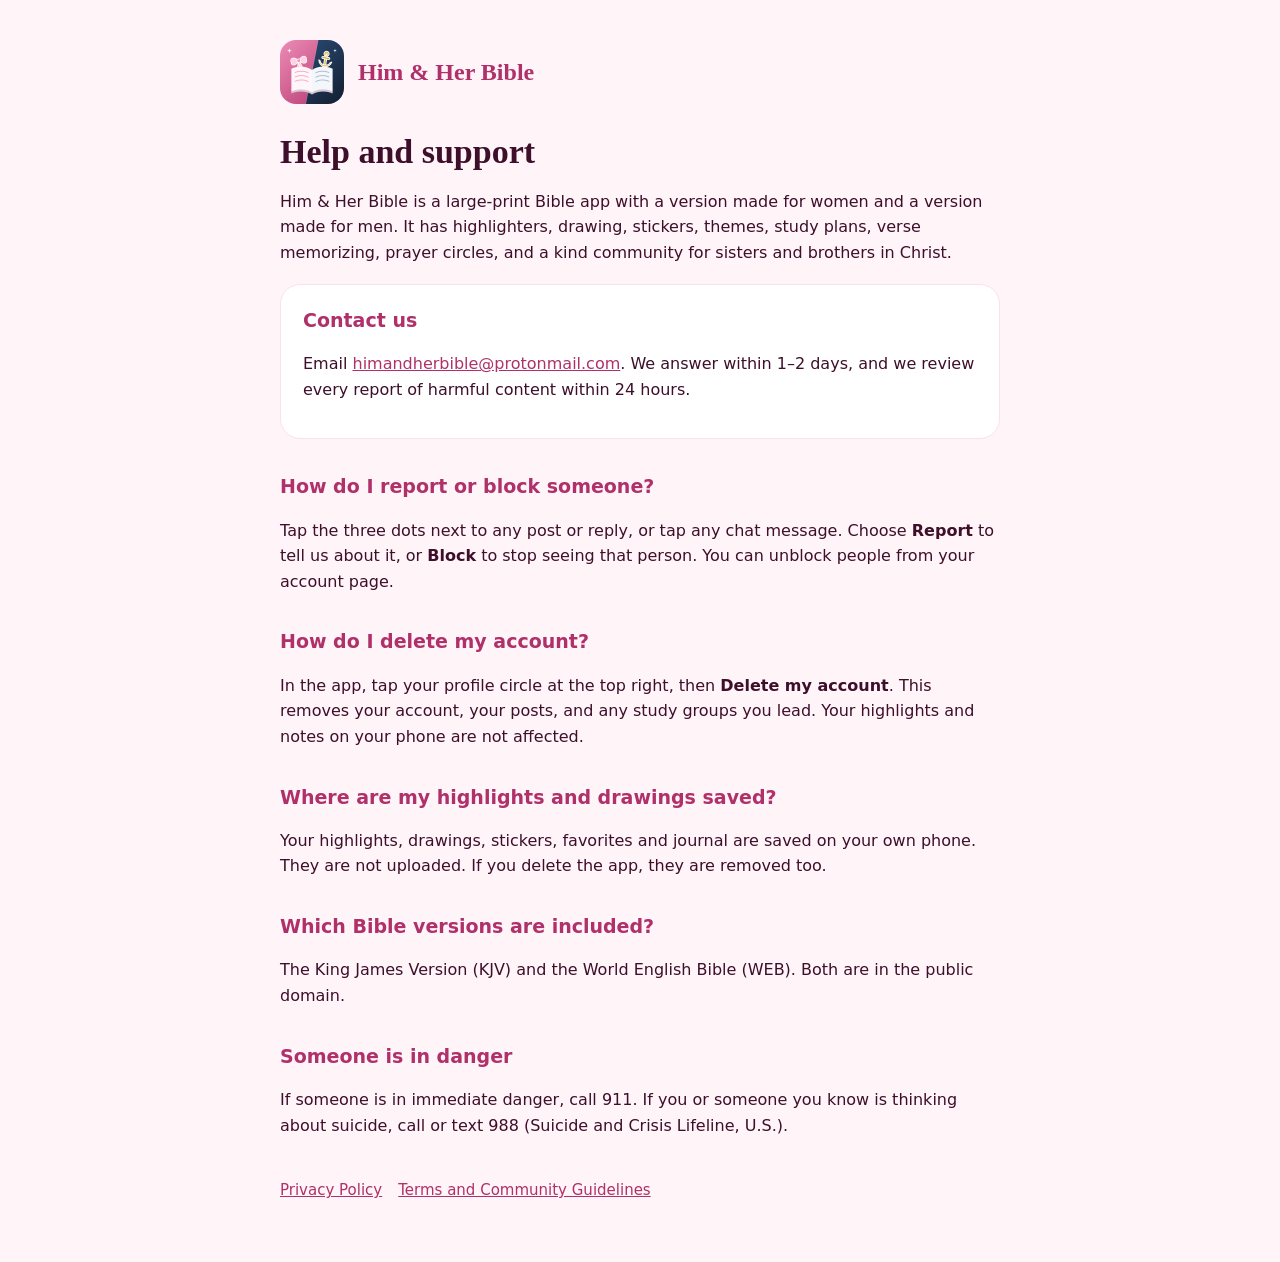
==== index.html @ dfe85c09 "Support, privacy and terms pages for Him & Her Bible Co-Authored-By: Claude Opus 5.5 <noreply@anthro" ====
<!doctype html>
<html lang="en"><head><meta charset="utf-8"><meta name="viewport" content="width=device-width,initial-scale=1">
<title>Him &amp; Her Bible Support</title><link rel="stylesheet" href="style.css"></head>
<body><main>
<header><img src="icon.png" alt=""><a href="./">Him &amp; Her Bible</a></header>
<h1>Help and support</h1>
<p>Him &amp; Her Bible is a large-print Bible app with a version made for women and a version made for men. It has highlighters, drawing, stickers, themes, study plans, verse memorizing, prayer circles, and a kind community for sisters and brothers in Christ.</p>
<div class="card">
<h2 style="margin-top:0">Contact us</h2>
<p>Email <a href="mailto:himandherbible@protonmail.com">himandherbible@protonmail.com</a>. We answer within 1–2 days, and we review every report of harmful content within 24 hours.</p>
</div>
<h2>How do I report or block someone?</h2>
<p>Tap the three dots next to any post or reply, or tap any chat message. Choose <b>Report</b> to tell us about it, or <b>Block</b> to stop seeing that person. You can unblock people from your account page.</p>
<h2>How do I delete my account?</h2>
<p>In the app, tap your profile circle at the top right, then <b>Delete my account</b>. This removes your account, your posts, and any study groups you lead. Your highlights and notes on your phone are not affected.</p>
<h2>Where are my highlights and drawings saved?</h2>
<p>Your highlights, drawings, stickers, favorites and journal are saved on your own phone. They are not uploaded. If you delete the app, they are removed too.</p>
<h2>Which Bible versions are included?</h2>
<p>The King James Version (KJV) and the World English Bible (WEB). Both are in the public domain.</p>
<h2>Someone is in danger</h2>
<p>If someone is in immediate danger, call 911. If you or someone you know is thinking about suicide, call or text 988 (Suicide and Crisis Lifeline, U.S.).</p>
<nav><a href="privacy.html">Privacy Policy</a><a href="terms.html">Terms and Community Guidelines</a></nav>
</main></body></html>
---- style.css ----
:root{--rasp:#B0306A;--rose:#D9669A;--ink:#3E0F2A;--muted:#86596F;--shell:#FFF4F8;--cotton:#FCE1EC}
*{box-sizing:border-box}
body{margin:0;background:var(--shell);color:var(--ink);font-family:-apple-system,BlinkMacSystemFont,'Segoe UI',system-ui,sans-serif;line-height:1.6;padding-inline:20px}
main{max-width:720px;margin:0 auto;padding-block:40px 60px}
header{display:flex;align-items:center;gap:14px;margin-bottom:28px}
header img{width:64px;height:64px;border-radius:16px}
header a{font-family:Georgia,serif;font-size:24px;color:var(--rasp);text-decoration:none;font-weight:600}
h1{font-family:Georgia,serif;font-weight:600;font-size:34px;line-height:1.2;margin:0 0 6px;text-wrap:balance}
h2{font-size:19px;margin:32px 0 8px;color:var(--rasp)}
p,li{font-size:16px}
.updated{color:var(--muted);font-size:14px;margin-top:0}
.card{background:#fff;border:1.5px solid var(--cotton);border-radius:20px;padding:20px 22px;margin-top:18px}
a{color:var(--rasp)}
nav{display:flex;gap:16px;flex-wrap:wrap;margin-top:40px;font-size:15px}
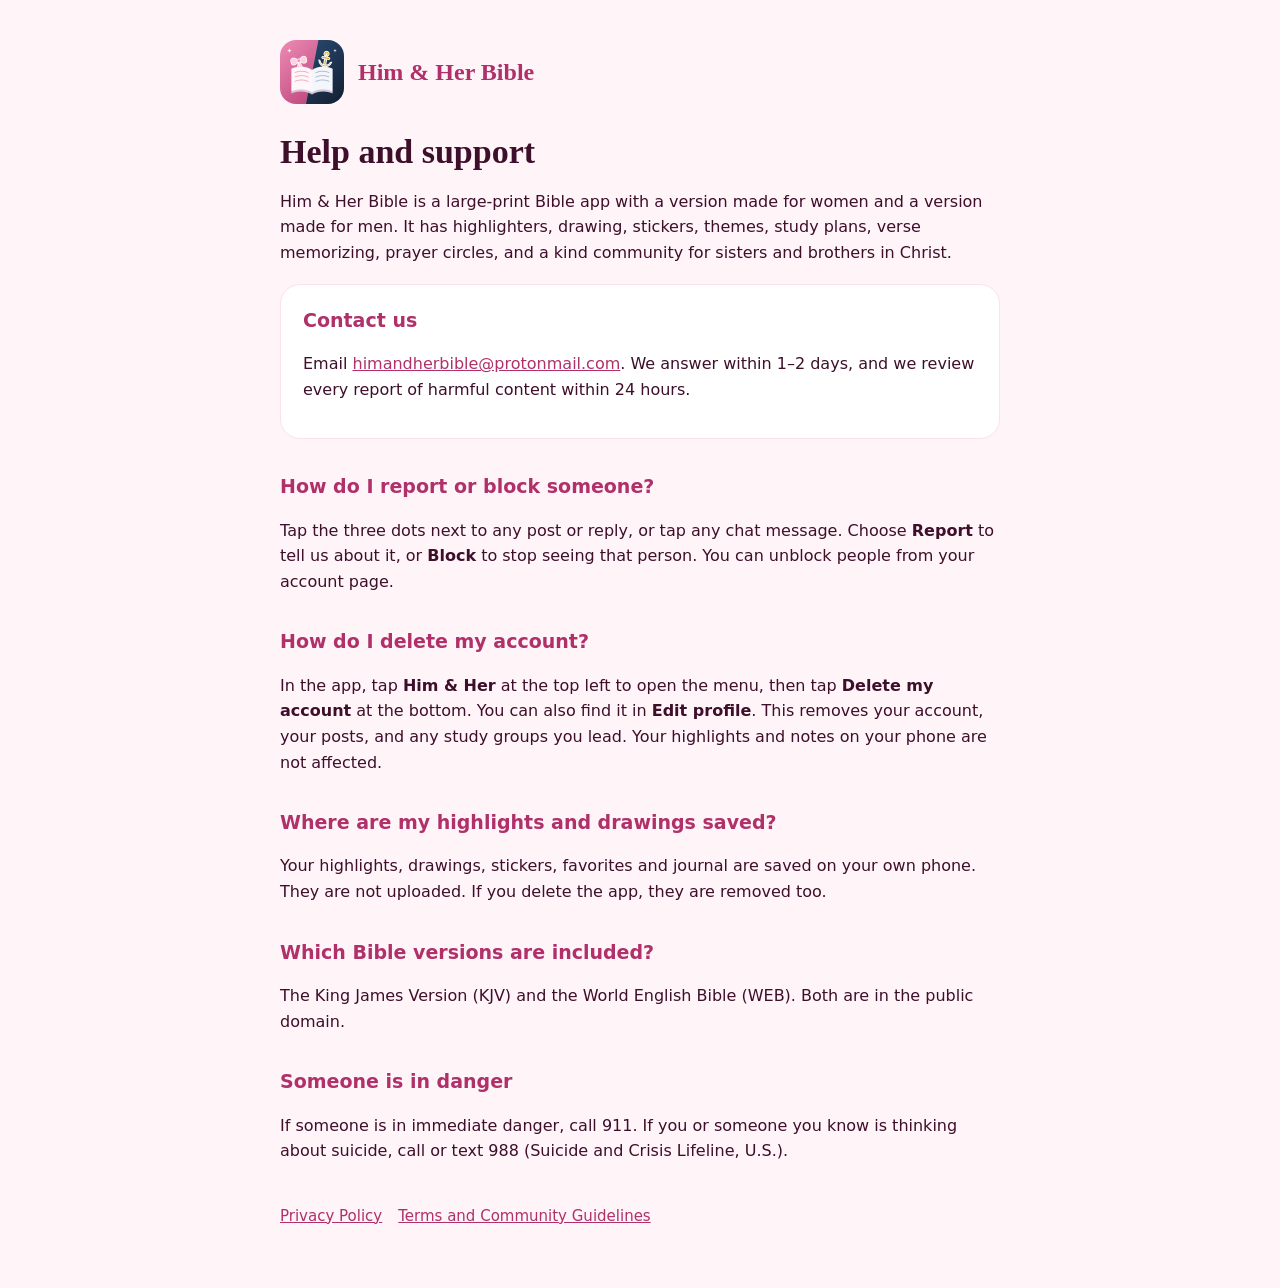
==== commit 5038426a: "Update account deletion instructions Co-Authored-By: Claude Opus 5.5 <noreply@anthropic.com> Claude-" ====
--- a/index.html
+++ b/index.html
@@ -12,7 +12,7 @@
 <h2>How do I report or block someone?</h2>
 <p>Tap the three dots next to any post or reply, or tap any chat message. Choose <b>Report</b> to tell us about it, or <b>Block</b> to stop seeing that person. You can unblock people from your account page.</p>
 <h2>How do I delete my account?</h2>
-<p>In the app, tap your profile circle at the top right, then <b>Delete my account</b>. This removes your account, your posts, and any study groups you lead. Your highlights and notes on your phone are not affected.</p>
+<p>In the app, tap <b>Him &amp; Her</b> at the top left to open the menu, then tap <b>Delete my account</b> at the bottom. You can also find it in <b>Edit profile</b>. This removes your account, your posts, and any study groups you lead. Your highlights and notes on your phone are not affected.</p>
 <h2>Where are my highlights and drawings saved?</h2>
 <p>Your highlights, drawings, stickers, favorites and journal are saved on your own phone. They are not uploaded. If you delete the app, they are removed too.</p>
 <h2>Which Bible versions are included?</h2>
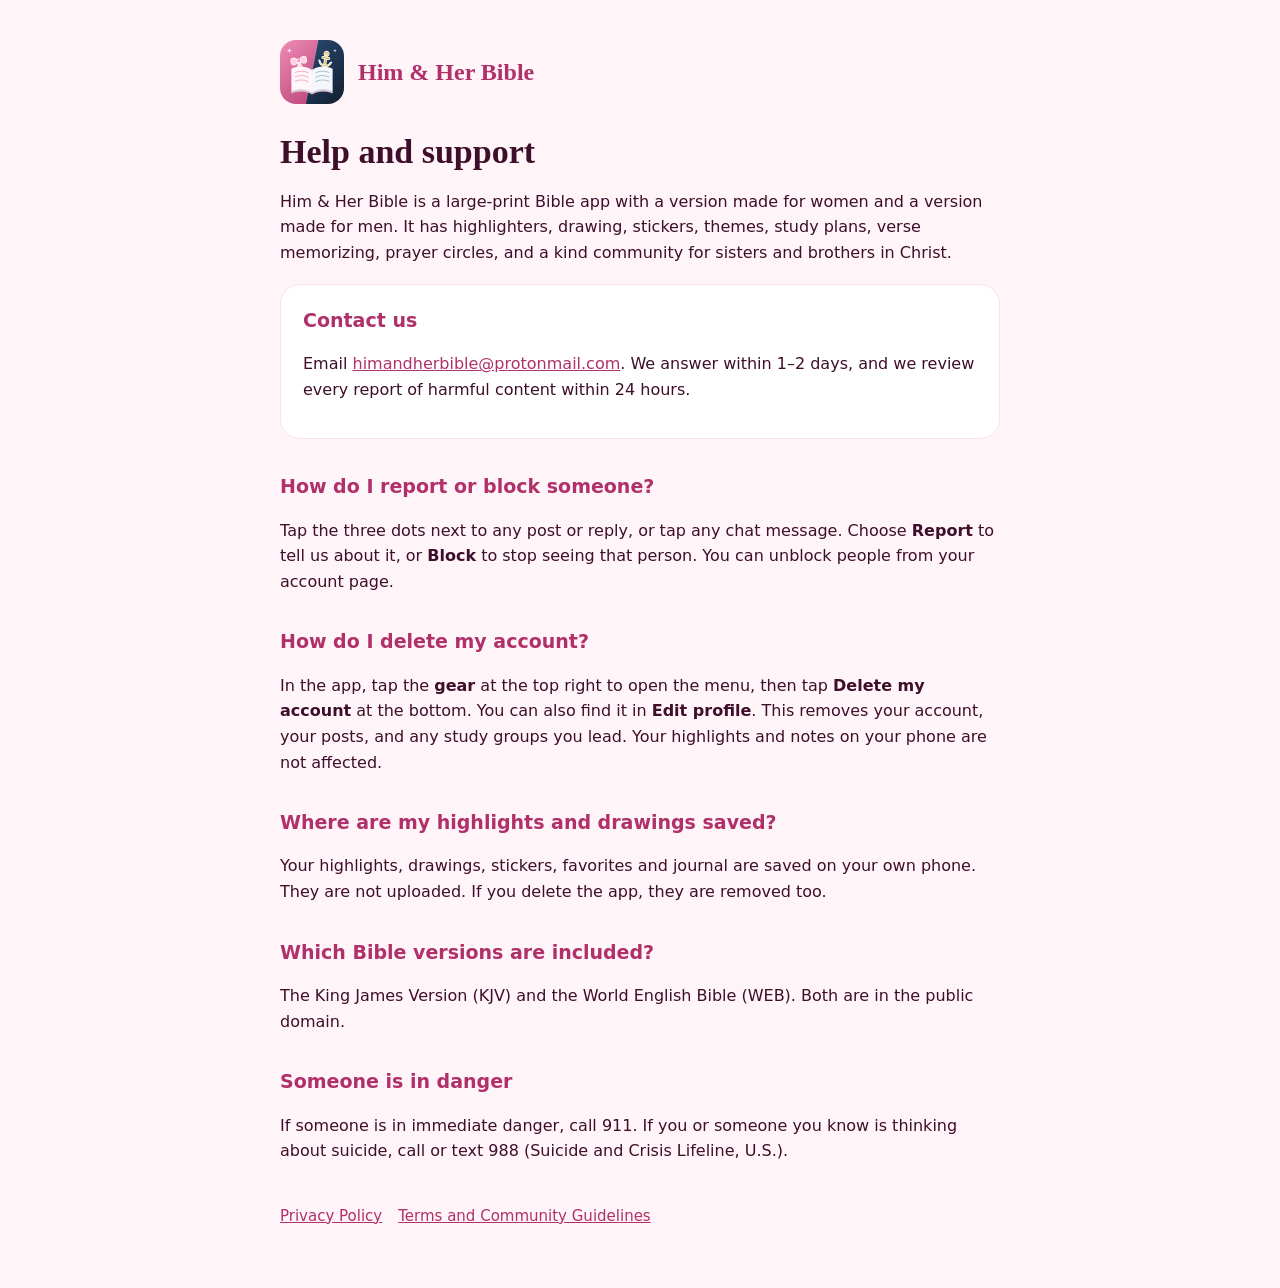
==== commit 8ee651df: "Point deletion instructions to the gear button Co-Authored-By: Claude Opus 5.5 <noreply@anthropic.co" ====
--- a/index.html
+++ b/index.html
@@ -12,7 +12,7 @@
 <h2>How do I report or block someone?</h2>
 <p>Tap the three dots next to any post or reply, or tap any chat message. Choose <b>Report</b> to tell us about it, or <b>Block</b> to stop seeing that person. You can unblock people from your account page.</p>
 <h2>How do I delete my account?</h2>
-<p>In the app, tap <b>Him &amp; Her</b> at the top left to open the menu, then tap <b>Delete my account</b> at the bottom. You can also find it in <b>Edit profile</b>. This removes your account, your posts, and any study groups you lead. Your highlights and notes on your phone are not affected.</p>
+<p>In the app, tap the <b>gear</b> at the top right to open the menu, then tap <b>Delete my account</b> at the bottom. You can also find it in <b>Edit profile</b>. This removes your account, your posts, and any study groups you lead. Your highlights and notes on your phone are not affected.</p>
 <h2>Where are my highlights and drawings saved?</h2>
 <p>Your highlights, drawings, stickers, favorites and journal are saved on your own phone. They are not uploaded. If you delete the app, they are removed too.</p>
 <h2>Which Bible versions are included?</h2>
